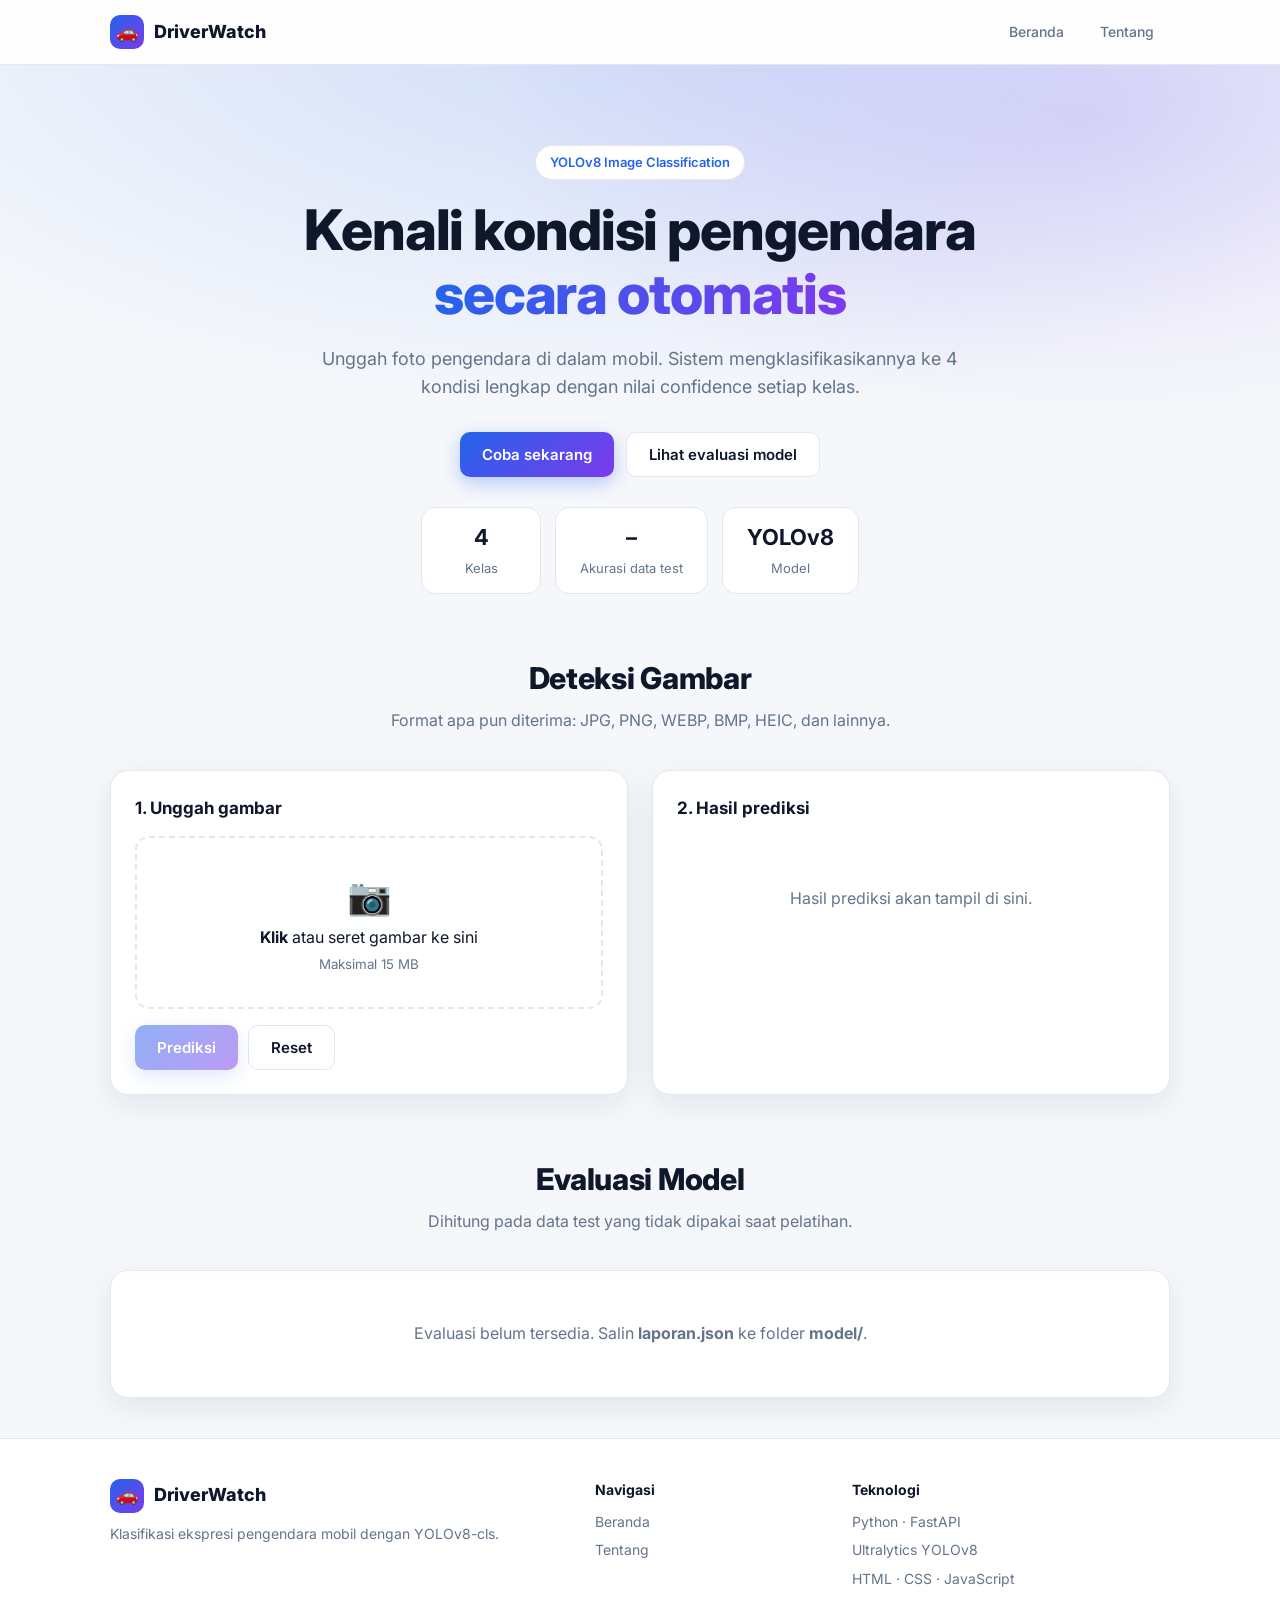
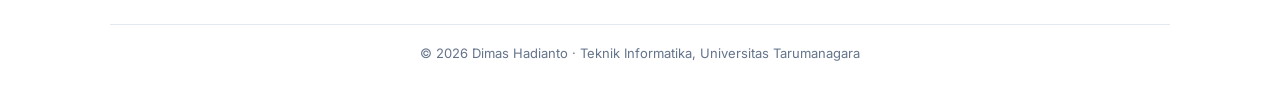
==== static/index.html @ b338f568 "20261120, ubah struktur, tambah navbar, tambah tentang sistem" ====
<!doctype html>
<html lang="id">
  <head>
    <meta charset="UTF-8" />
    <meta name="viewport" content="width=device-width, initial-scale=1" />
    <title>DriverWatch — Deteksi Ekspresi Pengendara</title>
    <link rel="preconnect" href="https://fonts.googleapis.com" />
    <link
      href="https://fonts.googleapis.com/css2?family=Inter:wght@400;500;600;700;800&display=swap"
      rel="stylesheet"
    />
    <link rel="stylesheet" href="/static/css/style.css" />
  </head>
  <body>
    <div id="navbar"></div>

    <header class="hero">
      <div class="wrap">
        <span class="badge">YOLOv8 Image Classification</span>
        <h1>
          Kenali kondisi pengendara <span class="grad">secara otomatis</span>
        </h1>
        <p class="lead">
          Unggah foto pengendara di dalam mobil. Sistem mengklasifikasikannya ke
          4 kondisi lengkap dengan nilai confidence setiap kelas.
        </p>
        <div class="cta">
          <a class="btn" href="#deteksi" data-scroll="#deteksi"
            >Coba sekarang</a
          >
          <a class="btn ghost" href="#evaluasi" data-scroll="#evaluasi"
            >Lihat evaluasi model</a
          >
        </div>
        <div class="chips">
          <div><b>4</b><span>Kelas</span></div>
          <div><b id="hAcc">–</b><span>Akurasi data test</span></div>
          <div><b>YOLOv8</b><span>Model</span></div>
        </div>
      </div>
    </header>

    <section id="deteksi">
      <div class="wrap">
        <div class="title">
          <h2>Deteksi Gambar</h2>
          <p>
            Format apa pun diterima: JPG, PNG, WEBP, BMP, HEIC, dan lainnya.
          </p>
        </div>
        <div class="grid2">
          <div class="card">
            <h3>1. Unggah gambar</h3>
            <div class="drop" id="drop">
              <div id="ph">
                <div class="ico">📷</div>
                <p><b>Klik</b> atau seret gambar ke sini</p>
                <small>Maksimal 15 MB</small>
              </div>
              <img id="preview" alt="Pratinjau" />
            </div>
            <input type="file" id="file" accept="image/*" hidden />
            <div class="actions">
              <button class="btn" id="go" disabled>Prediksi</button>
              <button class="btn ghost" id="reset">Reset</button>
            </div>
          </div>
          <div class="card">
            <h3>2. Hasil prediksi</h3>
            <div id="hasil">
              <div class="empty">Hasil prediksi akan tampil di sini.</div>
            </div>
          </div>
        </div>
      </div>
    </section>

    <section id="evaluasi">
      <div class="wrap">
        <div class="title">
          <h2>Evaluasi Model</h2>
          <p>Dihitung pada data test yang tidak dipakai saat pelatihan.</p>
        </div>
        <div id="evalBox"><div class="card empty">Memuat evaluasi...</div></div>
      </div>
    </section>

    <dialog id="modal">
      <div class="modal-body">
        <div class="modal-head">
          <h3>Confusion Matrix (Data Test)</h3>
          <button class="x" id="tutup" aria-label="Tutup">✕</button>
        </div>
        <img id="cmImg" alt="Confusion matrix" />
        <p id="cmErr" class="muted" hidden>
          Gambar confusion_matrix.png belum ada di folder model/.
        </p>
      </div>
    </dialog>

    <div id="footer"></div>

    <script src="/static/js/layout.js"></script>
    <script src="/static/js/home.js"></script>
  </body>
</html>
---- static/css/style.css ----
:root {
    --bg: #f5f7fb;
    --surface: #fff;
    --text: #0f172a;
    --muted: #64748b;
    --line: #e2e8f0;
    --brand: #2563eb;
    --brand2: #7c3aed;
    --shadow: 0 10px 30px rgba(15, 23, 42, .08)
}

@media (prefers-color-scheme:dark) {
    :root {
        --bg: #0b1020;
        --surface: #131a2e;
        --text: #e8ecf6;
        --muted: #94a3b8;
        --line: #243049;
        --shadow: 0 10px 30px rgba(0, 0, 0, .45)
    }
}

* {
    box-sizing: border-box;
    margin: 0
}

[hidden] {
    display: none !important
}

html {
    scroll-behavior: smooth;
    scroll-padding-top: 80px
}

body {
    font-family: Inter, system-ui, -apple-system, "Segoe UI", sans-serif;
    background: var(--bg);
    color: var(--text);
    line-height: 1.6
}

body:has(dialog[open]) {
    overflow: hidden
}

a {
    color: inherit;
    text-decoration: none
}

.wrap {
    max-width: 1100px;
    margin: 0 auto;
    padding: 0 20px
}

.muted {
    color: var(--muted)
}

/* Navbar */
#navbar {
    position: sticky;
    top: 0;
    z-index: 50
}

nav {
    background: color-mix(in srgb, var(--surface) 85%, transparent);
    backdrop-filter: blur(12px);
    border-bottom: 1px solid var(--line)
}

nav .wrap {
    display: flex;
    align-items: center;
    justify-content: space-between;
    height: 64px
}

.logo {
    display: flex;
    align-items: center;
    gap: 10px;
    font-weight: 800;
    font-size: 18px
}

.mark {
    width: 34px;
    height: 34px;
    display: grid;
    place-items: center;
    border-radius: 10px;
    background: linear-gradient(135deg, var(--brand), var(--brand2));
    font-size: 18px
}

nav ul {
    display: flex;
    gap: 4px;
    list-style: none;
    padding: 0
}

nav ul a {
    display: block;
    padding: 8px 16px;
    border-radius: 8px;
    color: var(--muted);
    font-weight: 500;
    font-size: 14px;
    transition: .2s
}

nav ul a:hover,
nav ul a.on {
    background: var(--line);
    color: var(--text)
}

/* Hero & judul halaman */
.hero {
    padding: 80px 0 0;
    text-align: center;
    background: radial-gradient(900px 400px at 50% -10%, rgba(37, 99, 235, .18), transparent), radial-gradient(600px 300px at 85% 10%, rgba(124, 58, 237, .15), transparent)
}

.hero.small {
    padding: 60px 0 40px
}

.badge {
    display: inline-block;
    padding: 6px 14px;
    border-radius: 99px;
    background: var(--surface);
    border: 1px solid var(--line);
    font-size: 13px;
    font-weight: 600;
    color: var(--brand)
}

h1 {
    font-size: clamp(32px, 5vw, 56px);
    line-height: 1.15;
    font-weight: 800;
    margin: 18px auto;
    max-width: 800px;
    letter-spacing: -.02em
}

.hero.small h1 {
    font-size: clamp(28px, 4vw, 42px)
}

.grad {
    background: linear-gradient(90deg, var(--brand), var(--brand2));
    -webkit-background-clip: text;
    background-clip: text;
    color: transparent
}

.lead {
    max-width: 640px;
    margin: 0 auto;
    color: var(--muted);
    font-size: 18px
}

.cta {
    display: flex;
    gap: 12px;
    justify-content: center;
    margin: 30px 0;
    flex-wrap: wrap
}

.chips {
    display: flex;
    gap: 14px;
    justify-content: center;
    flex-wrap: wrap
}

.chips div {
    background: var(--surface);
    border: 1px solid var(--line);
    border-radius: 14px;
    padding: 12px 24px;
    min-width: 120px
}

.chips b {
    display: block;
    font-size: 22px
}

.chips span {
    font-size: 13px;
    color: var(--muted)
}

/* Tombol */
.btn {
    display: inline-flex;
    align-items: center;
    justify-content: center;
    gap: 8px;
    padding: 12px 22px;
    border-radius: 10px;
    border: 0;
    font: 600 15px Inter, sans-serif;
    color: #fff;
    background: linear-gradient(135deg, var(--brand), var(--brand2));
    cursor: pointer;
    box-shadow: 0 6px 18px rgba(37, 99, 235, .3);
    transition: .2s
}

.btn:hover {
    transform: translateY(-2px)
}

.btn:disabled {
    opacity: .5;
    cursor: not-allowed;
    transform: none
}

.btn.ghost {
    background: var(--surface);
    color: var(--text);
    border: 1px solid var(--line);
    box-shadow: none
}

.btn.sm {
    padding: 8px 14px;
    font-size: 13px;
    border-radius: 8px
}

/* Section & kartu */
section {
    padding: 60px 0 0
}

.title {
    text-align: center;
    margin-bottom: 36px
}

.title h2 {
    font-size: 30px;
    font-weight: 800;
    letter-spacing: -.01em
}

.title p {
    color: var(--muted);
    margin-top: 6px
}

.grid2 {
    display: grid;
    grid-template-columns: 1fr 1fr;
    gap: 24px
}

.grid-auto {
    display: grid;
    grid-template-columns: repeat(auto-fit, minmax(230px, 1fr));
    gap: 20px
}

@media(max-width:820px) {
    .grid2 {
        grid-template-columns: 1fr
    }
}

.card {
    background: var(--surface);
    border: 1px solid var(--line);
    border-radius: 18px;
    padding: 24px;
    box-shadow: var(--shadow)
}

.card h3 {
    font-size: 17px;
    margin-bottom: 14px
}

/* Deteksi */
.drop {
    border: 2px dashed var(--line);
    border-radius: 14px;
    padding: 30px 16px;
    text-align: center;
    cursor: pointer;
    transition: .2s
}

.drop:hover,
.drop.over {
    border-color: var(--brand);
    background: rgba(37, 99, 235, .06)
}

.drop .ico {
    font-size: 36px
}

.drop img {
    max-width: 100%;
    max-height: 280px;
    border-radius: 10px;
    display: none;
    margin: 0 auto
}

.drop small {
    color: var(--muted)
}

.actions {
    display: flex;
    gap: 10px;
    margin-top: 16px;
    flex-wrap: wrap
}

.empty {
    color: var(--muted);
    text-align: center;
    padding: 50px 10px
}

.top {
    display: flex;
    align-items: center;
    gap: 18px;
    margin-bottom: 18px
}

.ring {
    position: relative;
    width: 96px;
    height: 96px;
    border-radius: 50%;
    display: grid;
    place-items: center;
    flex: none
}

.ring::before {
    content: "";
    position: absolute;
    inset: 9px;
    border-radius: 50%;
    background: var(--surface)
}

.ring b {
    position: relative;
    font-size: 18px
}

.pill {
    display: inline-block;
    color: #fff;
    font-size: 12px;
    font-weight: 700;
    padding: 2px 10px;
    border-radius: 99px
}

.top h3 {
    margin: 4px 0 2px;
    font-size: 22px
}

.row {
    margin-bottom: 12px
}

.row .lbl {
    display: flex;
    justify-content: space-between;
    font-size: 14px;
    font-weight: 500;
    margin-bottom: 4px
}

.bar {
    height: 10px;
    background: var(--line);
    border-radius: 99px;
    overflow: hidden
}

.bar span {
    display: block;
    height: 100%;
    border-radius: 99px;
    transition: width .6s
}

pre {
    background: var(--bg);
    border: 1px solid var(--line);
    border-radius: 10px;
    padding: 12px;
    font: 13px ui-monospace, Consolas, monospace;
    white-space: pre-wrap;
    margin-top: 6px
}

/* Evaluasi */
.stats {
    display: grid;
    grid-template-columns: repeat(3, 1fr);
    gap: 16px;
    margin-bottom: 24px
}

@media(max-width:600px) {
    .stats {
        grid-template-columns: 1fr
    }
}

.stat {
    text-align: center
}

.stat b {
    font-size: 30px;
    display: block
}

.stat span {
    color: var(--muted);
    font-size: 14px
}

.scroll {
    overflow-x: auto
}

table {
    border-collapse: collapse;
    width: 100%;
    font-size: 14px
}

th,
td {
    padding: 10px 12px;
    text-align: center;
    border: 1px solid var(--line)
}

th {
    background: var(--bg);
    font-weight: 600
}

table.cm td {
    font-weight: 700;
    font-size: 16px
}

table.rep td:first-child,
table.rep th:first-child {
    text-align: left
}

/* Modal */
dialog {
    border: 0;
    border-radius: 18px;
    padding: 0;
    background: var(--surface);
    color: var(--text);
    box-shadow: 0 30px 80px rgba(0, 0, 0, .35);
    width: min(760px, 94vw);
    max-height: 92vh;
    margin: auto
}

dialog::backdrop {
    background: rgba(15, 23, 42, .6);
    backdrop-filter: blur(3px)
}

.modal-body {
    padding: 22px;
    overflow: auto;
    max-height: 92vh
}

.modal-head {
    display: flex;
    justify-content: space-between;
    align-items: center;
    margin-bottom: 14px
}

.modal-head h3 {
    margin: 0
}

.x {
    background: none;
    border: 1px solid var(--line);
    color: var(--text);
    width: 34px;
    height: 34px;
    border-radius: 50%;
    cursor: pointer;
    font-size: 16px
}

.x:hover {
    background: var(--line)
}

dialog img {
    width: 100%;
    border-radius: 10px;
    background: #fff;
    display: block
}

/* Halaman Tentang */
.kelas {
    border-top: 4px solid var(--c)
}

.kelas .ico {
    font-size: 30px
}

.kelas h3 {
    margin: 8px 0 4px
}

.steps {
    display: grid;
    gap: 14px;
    max-width: 760px;
    margin: 0 auto
}

.step {
    display: flex;
    gap: 16px;
    align-items: flex-start
}

.num {
    width: 36px;
    height: 36px;
    border-radius: 50%;
    background: linear-gradient(135deg, var(--brand), var(--brand2));
    color: #fff;
    display: grid;
    place-items: center;
    font-weight: 700;
    flex: none
}

.step h3 {
    margin: 0 0 2px;
    font-size: 16px
}

.note {
    max-width: 760px;
    margin: 0 auto;
    padding: 16px 20px;
    border-radius: 14px;
    border: 1px solid var(--line);
    background: var(--surface);
    color: var(--muted);
    font-size: 14px
}

/* Footer */
footer {
    background: var(--surface);
    border-top: 1px solid var(--line);
    margin-top: 40px;
    padding: 40px 0 24px
}

.fcols {
    display: grid;
    grid-template-columns: 2fr 1fr 1.4fr;
    gap: 30px
}

@media(max-width:720px) {
    .fcols {
        grid-template-columns: 1fr
    }
}

footer h4 {
    margin-bottom: 10px;
    font-size: 14px
}

footer li {
    list-style: none;
    margin-bottom: 6px;
    font-size: 14px;
    color: var(--muted)
}

footer ul {
    padding: 0
}

footer li a:hover {
    color: var(--brand)
}

.copy {
    border-top: 1px solid var(--line);
    margin-top: 28px;
    padding-top: 18px;
    text-align: center;
    font-size: 13px;
    color: var(--muted)
}
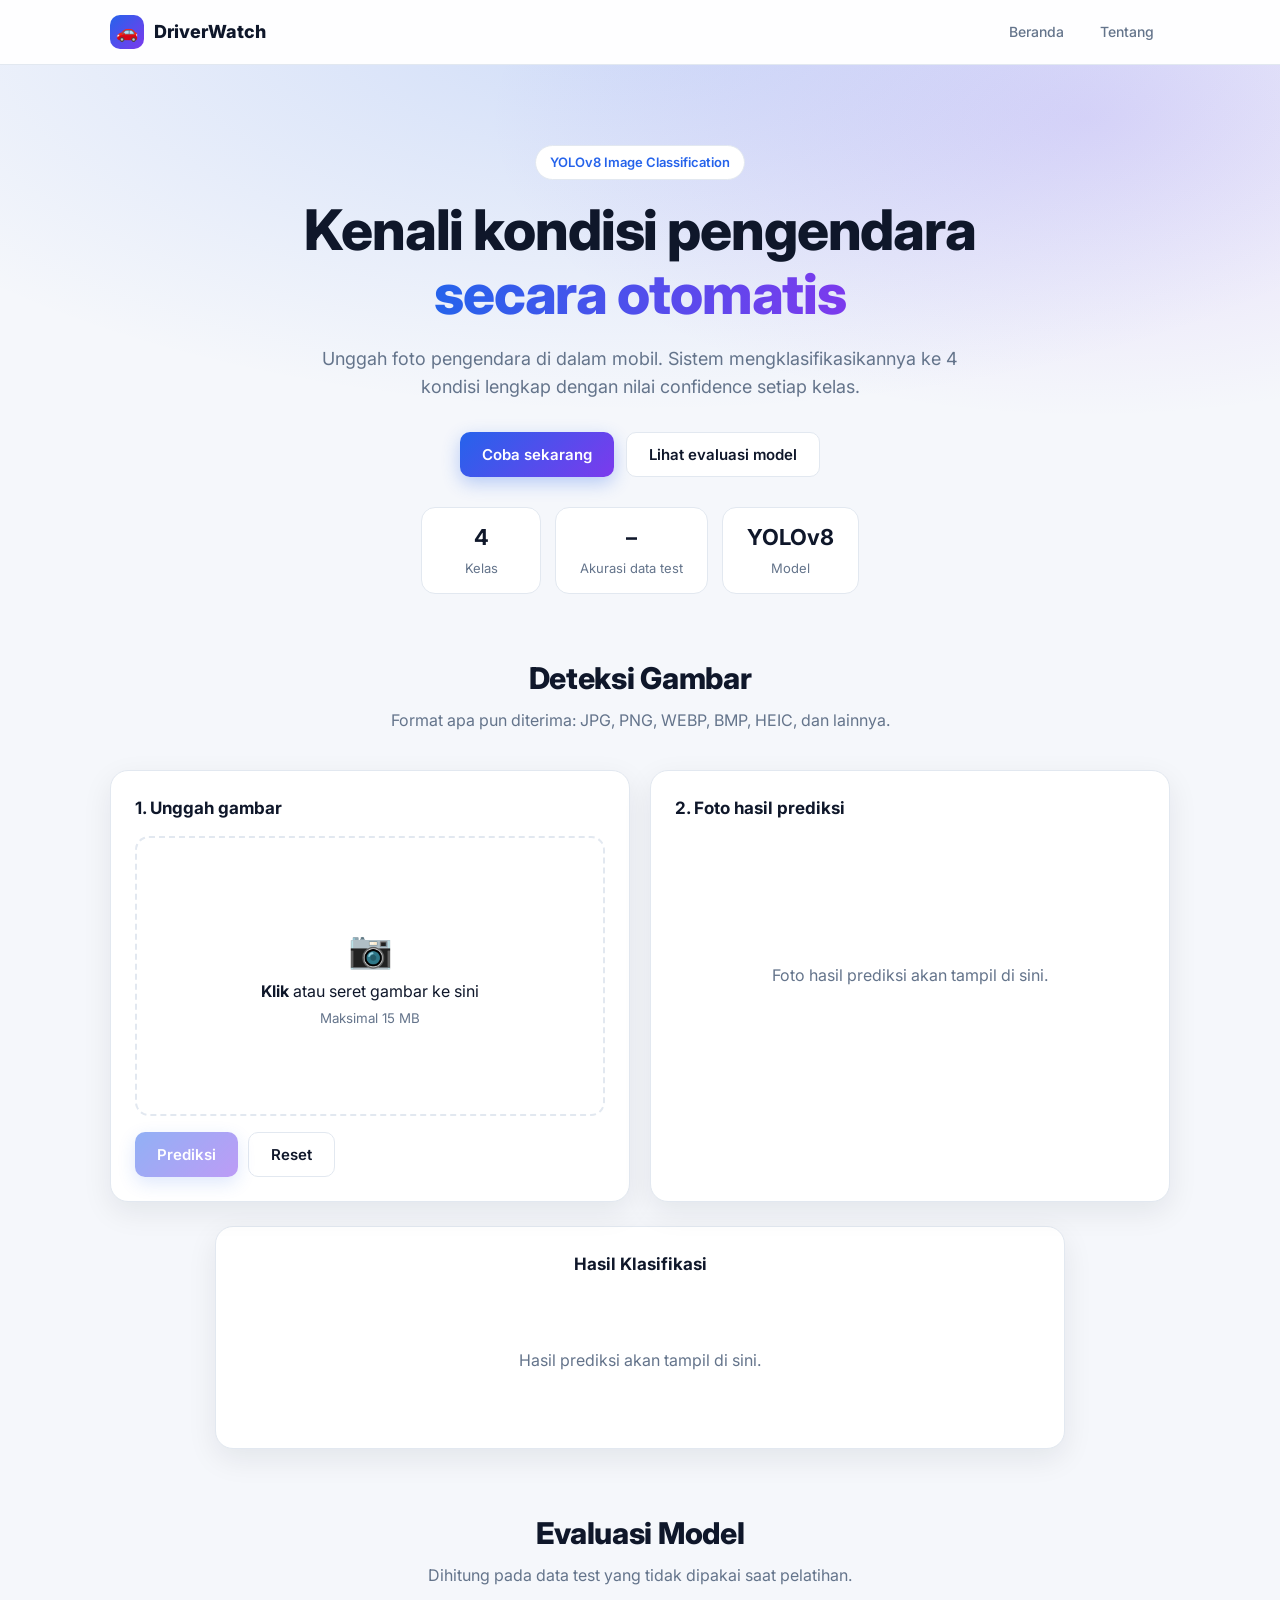
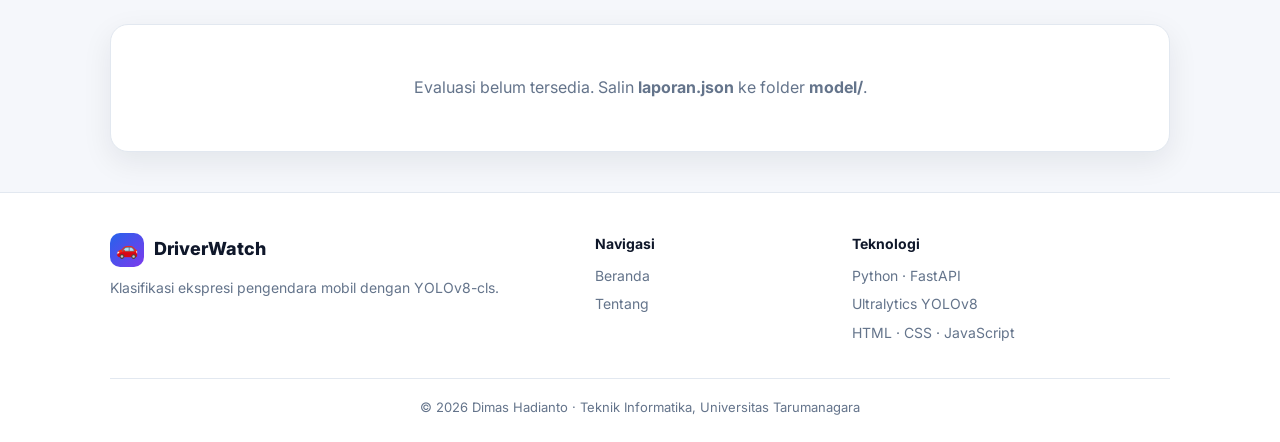
==== commit 9041787b: "Menambahkan visualisasi hasil prediksi dan deteksi wajah" ====
--- a/static/index.html
+++ b/static/index.html
@@ -1,106 +1,168 @@
 <!doctype html>
 <html lang="id">
-  <head>
+<head>
     <meta charset="UTF-8" />
     <meta name="viewport" content="width=device-width, initial-scale=1" />
     <title>DriverWatch — Deteksi Ekspresi Pengendara</title>
+
     <link rel="preconnect" href="https://fonts.googleapis.com" />
     <link
-      href="https://fonts.googleapis.com/css2?family=Inter:wght@400;500;600;700;800&display=swap"
-      rel="stylesheet"
+        href="https://fonts.googleapis.com/css2?family=Inter:wght@400;500;600;700;800&display=swap"
+        rel="stylesheet"
     />
+
     <link rel="stylesheet" href="/static/css/style.css" />
-  </head>
-  <body>
+</head>
+
+<body>
     <div id="navbar"></div>
 
     <header class="hero">
-      <div class="wrap">
-        <span class="badge">YOLOv8 Image Classification</span>
-        <h1>
-          Kenali kondisi pengendara <span class="grad">secara otomatis</span>
-        </h1>
-        <p class="lead">
-          Unggah foto pengendara di dalam mobil. Sistem mengklasifikasikannya ke
-          4 kondisi lengkap dengan nilai confidence setiap kelas.
-        </p>
-        <div class="cta">
-          <a class="btn" href="#deteksi" data-scroll="#deteksi"
-            >Coba sekarang</a
-          >
-          <a class="btn ghost" href="#evaluasi" data-scroll="#evaluasi"
-            >Lihat evaluasi model</a
-          >
+        <div class="wrap">
+            <span class="badge">YOLOv8 Image Classification</span>
+
+            <h1>
+                Kenali kondisi pengendara
+                <span class="grad">secara otomatis</span>
+            </h1>
+
+            <p class="lead">
+                Unggah foto pengendara di dalam mobil. Sistem mengklasifikasikannya
+                ke 4 kondisi lengkap dengan nilai confidence setiap kelas.
+            </p>
+
+            <div class="cta">
+                <a class="btn" href="#deteksi" data-scroll="#deteksi">
+                    Coba sekarang
+                </a>
+
+                <a class="btn ghost" href="#evaluasi" data-scroll="#evaluasi">
+                    Lihat evaluasi model
+                </a>
+            </div>
+
+            <div class="chips">
+                <div><b>4</b><span>Kelas</span></div>
+                <div><b id="hAcc">–</b><span>Akurasi data test</span></div>
+                <div><b>YOLOv8</b><span>Model</span></div>
+            </div>
         </div>
-        <div class="chips">
-          <div><b>4</b><span>Kelas</span></div>
-          <div><b id="hAcc">–</b><span>Akurasi data test</span></div>
-          <div><b>YOLOv8</b><span>Model</span></div>
-        </div>
-      </div>
     </header>
 
     <section id="deteksi">
-      <div class="wrap">
-        <div class="title">
-          <h2>Deteksi Gambar</h2>
-          <p>
-            Format apa pun diterima: JPG, PNG, WEBP, BMP, HEIC, dan lainnya.
-          </p>
+        <div class="wrap">
+            <div class="title">
+                <h2>Deteksi Gambar</h2>
+                <p>
+                    Format apa pun diterima: JPG, PNG, WEBP, BMP, HEIC, dan lainnya.
+                </p>
+            </div>
+
+            <!-- BAGIAN FOTO -->
+            <div class="grid2 detection-images">
+
+                <!-- FOTO UPLOAD -->
+                <div class="card image-card">
+                    <h3>1. Unggah gambar</h3>
+
+                    <div
+                        class="drop"
+                        id="drop"
+                        role="button"
+                        tabindex="0"
+                        aria-label="Pilih gambar pengendara"
+                    >
+                        <div id="ph">
+                            <div class="ico">📷</div>
+                            <p><b>Klik</b> atau seret gambar ke sini</p>
+                            <small>Maksimal 15 MB</small>
+                        </div>
+
+                        <img
+                            id="preview"
+                            alt="Pratinjau gambar pengendara"
+                            style="display:none;"
+                        />
+                    </div>
+
+                    <input
+                        type="file"
+                        id="file"
+                        accept="image/*"
+                        style="position:absolute;width:1px;height:1px;opacity:0;pointer-events:none;"
+                    />
+
+                    <div class="actions">
+                        <button class="btn" id="go" disabled>
+                            Prediksi
+                        </button>
+
+                        <button class="btn ghost" id="reset">
+                            Reset
+                        </button>
+                    </div>
+                </div>
+
+                <!-- FOTO HASIL ANOTASI -->
+                <div class="card image-card">
+                    <h3>2. Foto hasil prediksi</h3>
+
+                    <div id="hasilGambar" class="result-image-area">
+                        <div class="empty">
+                            Foto hasil prediksi akan tampil di sini.
+                        </div>
+                    </div>
+                </div>
+            </div>
+
+            <!-- HASIL KLASIFIKASI DI TENGAH -->
+            <div class="card prediction-card">
+                <h3>Hasil Klasifikasi</h3>
+
+                <div id="hasil">
+                    <div class="empty">
+                        Hasil prediksi akan tampil di sini.
+                    </div>
+                </div>
+            </div>
         </div>
-        <div class="grid2">
-          <div class="card">
-            <h3>1. Unggah gambar</h3>
-            <div class="drop" id="drop">
-              <div id="ph">
-                <div class="ico">📷</div>
-                <p><b>Klik</b> atau seret gambar ke sini</p>
-                <small>Maksimal 15 MB</small>
-              </div>
-              <img id="preview" alt="Pratinjau" />
-            </div>
-            <input type="file" id="file" accept="image/*" hidden />
-            <div class="actions">
-              <button class="btn" id="go" disabled>Prediksi</button>
-              <button class="btn ghost" id="reset">Reset</button>
-            </div>
-          </div>
-          <div class="card">
-            <h3>2. Hasil prediksi</h3>
-            <div id="hasil">
-              <div class="empty">Hasil prediksi akan tampil di sini.</div>
-            </div>
-          </div>
-        </div>
-      </div>
     </section>
 
+    <!-- EVALUASI MODEL -->
     <section id="evaluasi">
-      <div class="wrap">
-        <div class="title">
-          <h2>Evaluasi Model</h2>
-          <p>Dihitung pada data test yang tidak dipakai saat pelatihan.</p>
+        <div class="wrap">
+            <div class="title">
+                <h2>Evaluasi Model</h2>
+                <p>
+                    Dihitung pada data test yang tidak dipakai saat pelatihan.
+                </p>
+            </div>
+
+            <div id="evalBox">
+                <div class="card empty">Memuat evaluasi...</div>
+            </div>
         </div>
-        <div id="evalBox"><div class="card empty">Memuat evaluasi...</div></div>
-      </div>
     </section>
 
+    <!-- MODAL CONFUSION MATRIX -->
     <dialog id="modal">
-      <div class="modal-body">
-        <div class="modal-head">
-          <h3>Confusion Matrix (Data Test)</h3>
-          <button class="x" id="tutup" aria-label="Tutup">✕</button>
+        <div class="modal-body">
+            <div class="modal-head">
+                <h3>Confusion Matrix (Data Test)</h3>
+                <button class="x" id="tutup" aria-label="Tutup">✕</button>
+            </div>
+
+            <img id="cmImg" alt="Confusion matrix" />
+
+            <p id="cmErr" class="muted" hidden>
+                Gambar confusion_matrix.png belum ada di folder model/.
+            </p>
         </div>
-        <img id="cmImg" alt="Confusion matrix" />
-        <p id="cmErr" class="muted" hidden>
-          Gambar confusion_matrix.png belum ada di folder model/.
-        </p>
-      </div>
     </dialog>
 
     <div id="footer"></div>
 
     <script src="/static/js/layout.js"></script>
     <script src="/static/js/home.js"></script>
-  </body>
+</body>
 </html>
--- a/static/css/style.css
+++ b/static/css/style.css
@@ -638,4 +638,150 @@
     text-align: center;
     font-size: 13px;
     color: var(--muted)
-}+}
+
+
+
+/* =====================================
+   LAYOUT DETEKSI DRIVERWATCH
+===================================== */
+
+.detection-images {
+    display: grid;
+    grid-template-columns: 1fr 1fr;
+    gap: 20px;
+    align-items: stretch;
+}
+
+.image-card {
+    min-width: 0;
+    overflow: hidden;
+    background: var(--surface);
+}
+
+.image-card .drop {
+    min-height: 280px;
+    display: flex;
+    align-items: center;
+    justify-content: center;
+    padding: 16px;
+}
+
+/* Foto yang diunggah */
+.image-card .drop img {
+    display: none;
+    width: auto;
+    max-width: 100%;
+    max-height: 360px;
+    height: auto;
+    object-fit: contain;
+    margin: 0 auto;
+    border-radius: 10px;
+}
+
+/* Area foto hasil prediksi */
+.result-image-area {
+    width: 100%;
+    min-height: 280px;
+    display: flex;
+    flex-direction: column;
+    justify-content: center;
+    align-items: center;
+    overflow: hidden;
+    padding: 16px;
+    gap: 10px;
+}
+
+.result-image-area .jumlah-wajah {
+    width: 100%;
+    text-align: center;
+    color: var(--muted);
+    font-size: 13px;
+    margin-top: 5px;
+}
+
+/* Ukuran foto hasil prediksi disamakan dengan foto unggahan */
+.result-image-area img {
+    display: block;
+    width: auto;
+    height: auto;
+    max-width: 100%;
+    max-height: 360px;
+    object-fit: contain;
+    border-radius: 10px;
+    border: 1px solid var(--line);
+}
+
+.result-image-area .empty {
+    width: 100%;
+}
+
+/* =====================================
+   HASIL KLASIFIKASI
+===================================== */
+
+.prediction-card {
+    width: 100%;
+    max-width: 850px;
+    margin: 24px auto 0;
+}
+
+.prediction-card > h3 {
+    text-align: center;
+    margin-bottom: 20px;
+}
+
+.prediction-card .top {
+    justify-content: center;
+}
+
+.prediction-card .row {
+    width: 100%;
+}
+
+.prediction-card pre {
+    max-width: 100%;
+    overflow-x: auto;
+}
+
+/* =====================================
+   RESPONSIVE
+===================================== */
+
+@media (max-width: 820px) {
+    .detection-images {
+        grid-template-columns: 1fr;
+        gap: 16px;
+    }
+
+    .image-card .drop {
+        min-height: 220px;
+    }
+
+    .image-card .drop img {
+        max-height: 320px;
+    }
+
+    .result-image-area {
+        min-height: 220px;
+    }
+
+    .result-image-area img {
+        max-height: 320px;
+    }
+
+    .prediction-card {
+        margin-top: 20px;
+    }
+}
+
+@media (max-width: 480px) {
+    .image-card .drop img,
+    .result-image-area img {
+        max-height: 280px;
+    }
+
+    .prediction-card {
+        padding: 16px;
+    }
+}
